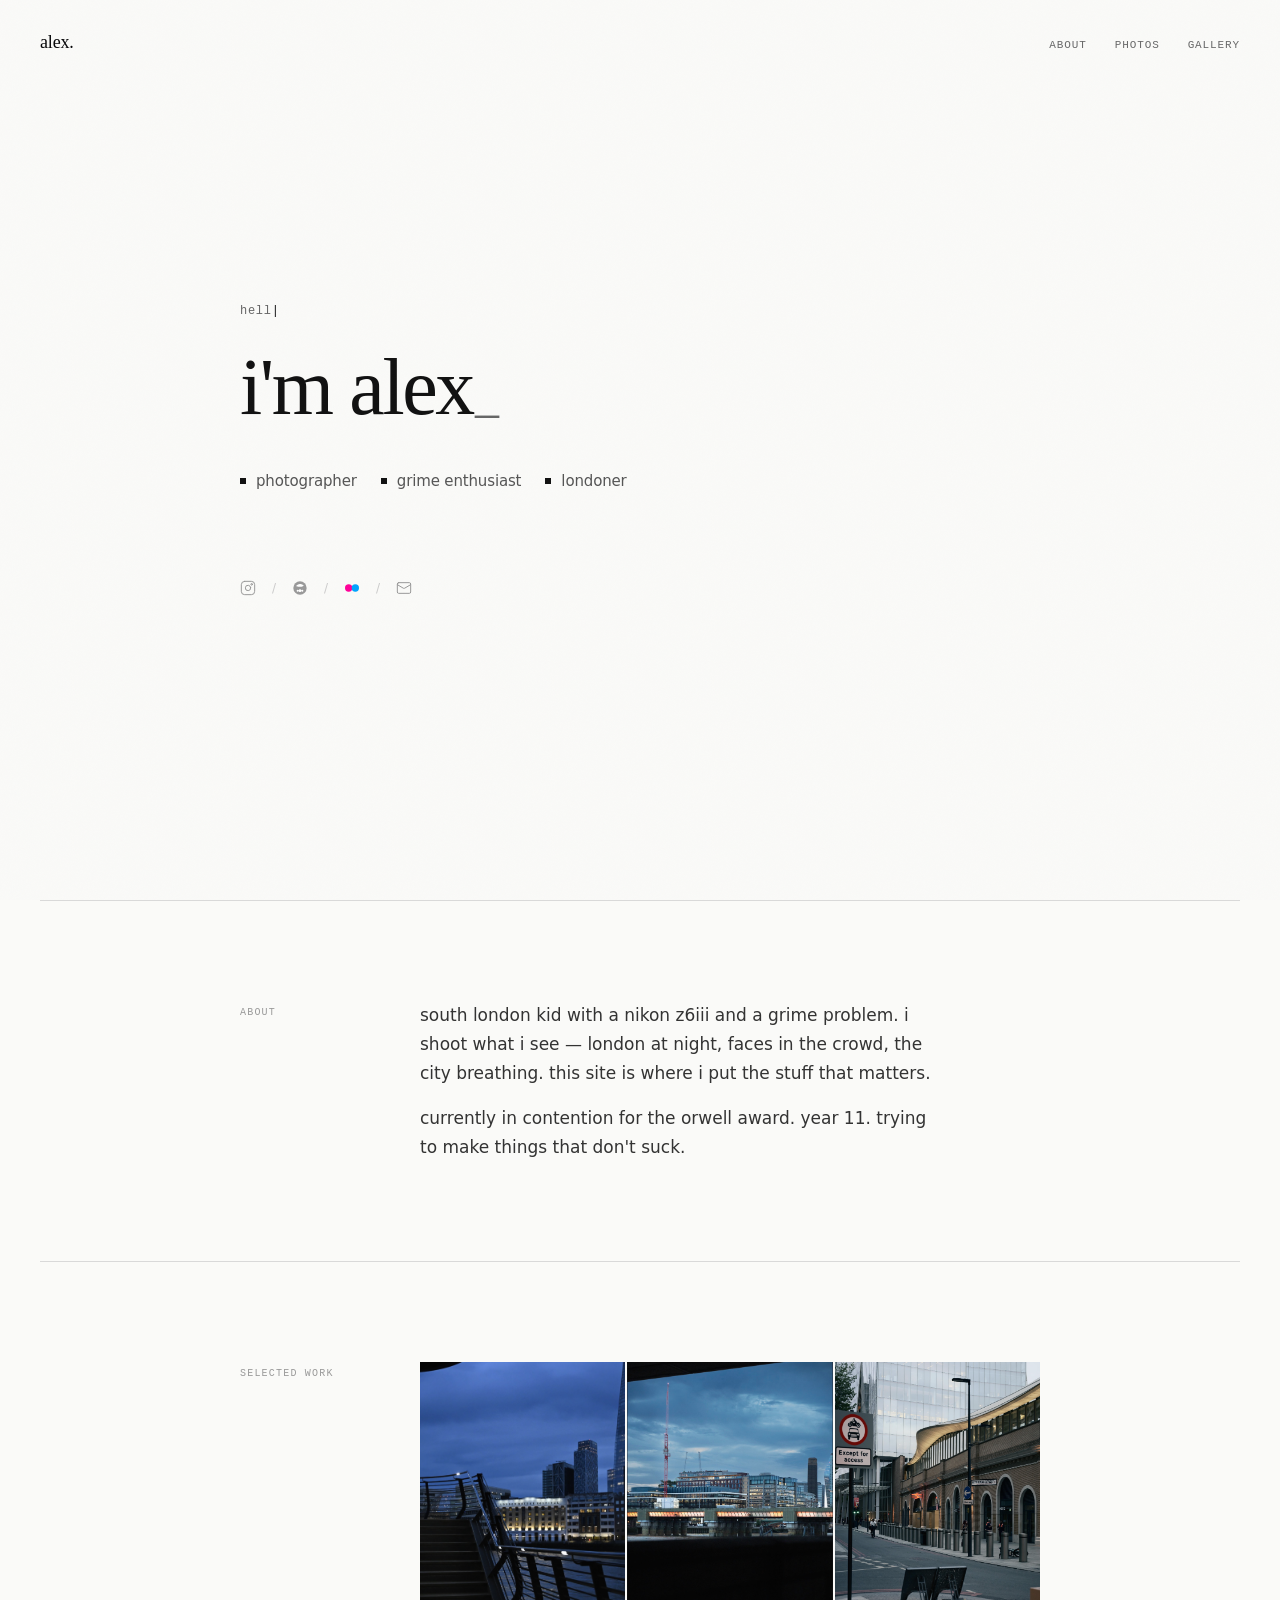
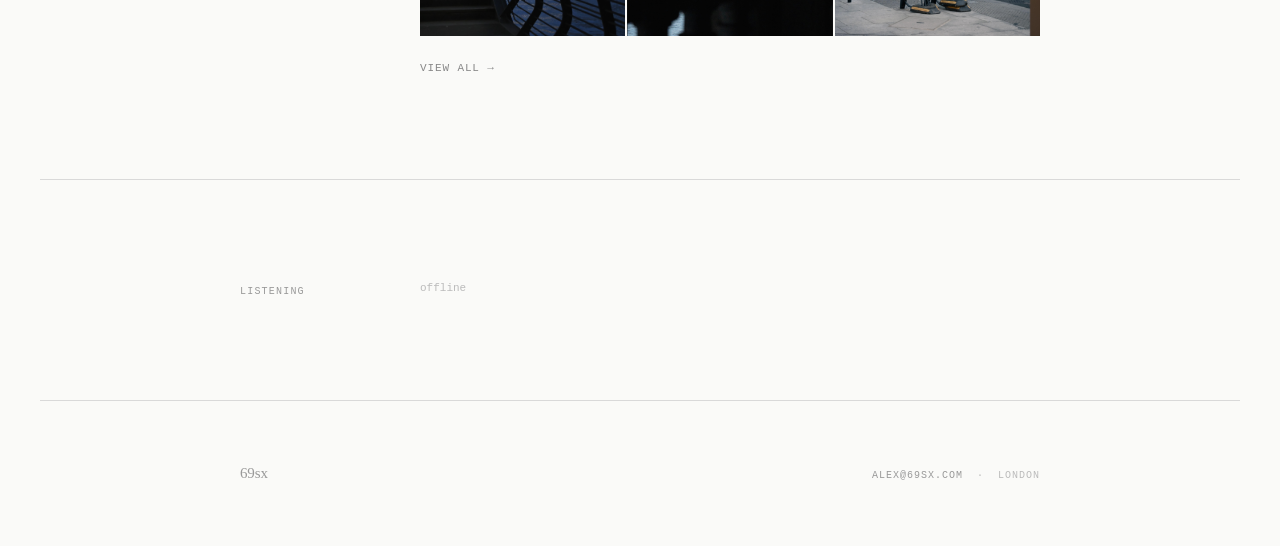
==== index.html @ 7b790c62 "redesign: editorial + grime, fresh start" ====
<!DOCTYPE html>
<html lang="en">
<head>
  <meta charset="UTF-8">
  <meta name="viewport" content="width=device-width, initial-scale=1.0">
  <title>alex. — 69sx</title>
  <meta name="description" content="alex. photographer. grime enthusiast. london.">
  <link rel="stylesheet" href="css/style.css">
  <link rel="icon" href="data:image/svg+xml,%3Csvg xmlns='http://www.w3.org/2000/svg' viewBox='0 0 24 24'%3E%3Crect x='2' y='4' width='20' height='16' rx='2' fill='none' stroke='%23111' stroke-width='1.5'/%3E%3Ccircle cx='12' cy='12' r='3' fill='%23111'/%3E%3C/svg%3E">
</head>
<body>

  <div class="grain"></div>

  <!-- NAV -->
  <nav>
    <a href="/" class="nav-logo">alex.</a>
    <ul class="nav-links">
      <li><a href="#about">about</a></li>
      <li><a href="#photos">photos</a></li>
      <li><a href="photos/">gallery</a></li>
    </ul>
  </nav>

  <!-- HERO -->
  <section class="hero">
    <div class="hero-inner">
      <p class="hero-greeting">
        <span id="hello-text">hello.</span><span class="cursor">|</span>
      </p>

      <h1 class="hero-name">i'm alex<span class="cursor" style="color:#666;font-size:0.6em;vertical-align:middle;margin-left:2px;">_</span></h1>

      <div class="hero-roles">
        <span>photographer</span>
        <span>grime enthusiast</span>
        <span>londoner</span>
      </div>

      <p class="weather-line" id="weather">—</p>

      <div class="socials">
        <a href="https://www.instagram.com/gj1nj1" target="_blank" rel="noopener" title="Instagram">
          <svg width="16" height="16" viewBox="0 0 24 24" fill="none" stroke="currentColor" stroke-width="1.5" stroke-linecap="round" stroke-linejoin="round"><rect x="2" y="2" width="20" height="20" rx="5" ry="5"/><path d="M16 11.37A4 4 0 1 1 12.63 8 4 4 0 0 1 16 11.37z"/><circle cx="17.5" cy="6.5" r="1.2"/></svg>
        </a>
        <span class="sep">/</span>
        <a href="https://www.reddit.com/user/opqk" target="_blank" rel="noopener" title="Reddit">
          <svg width="16" height="16" viewBox="0 0 24 24" fill="currentColor"><circle cx="12" cy="12" r="10"/><path d="M8.5 14.5a1.5 1.5 0 1 1 0 3 1.5 1.5 0 0 1 0-3zm7 0a1.5 1.5 0 1 1 0 3 1.5 1.5 0 0 1 0-3zM12 6c-2.67 0-4.87 1.4-5.8 3.44C7.14 9.1 8.42 9.5 9.5 10h5c1.08-.5 2.36-.9 3.3-1.56A6.96 6.96 0 0 0 12 6zm0 12c1.1 0 2-.9 2-2s-.9-2-2-2-2 .9-2 2 .9 2 2 2z" fill="white"/></svg>
        </a>
        <span class="sep">/</span>
        <a href="https://www.flickr.com/photos/qehk" target="_blank" rel="noopener" title="Flickr">
          <svg width="16" height="16" viewBox="0 0 24 24" fill="currentColor"><circle cx="7" cy="12" r="5.5" fill="#FF0099"/><circle cx="17" cy="12" r="5.5" fill="#00A3FE"/></svg>
        </a>
        <span class="sep">/</span>
        <a href="mailto:alex@69sx.com" title="Email">
          <svg width="16" height="16" viewBox="0 0 24 24" fill="none" stroke="currentColor" stroke-width="1.5" stroke-linecap="round" stroke-linejoin="round"><rect x="2" y="4" width="20" height="16" rx="2"/><path d="m22 7-8.97 5.3a1.93 1.93 0 0 1-2.06 0L2 7"/></svg>
        </a>
      </div>
    </div>
  </section>

  <hr class="rule">

  <!-- ABOUT -->
  <section id="about">
    <div class="about-grid">
      <span class="section-label">about</span>
      <div class="about-text">
        <p>
          south london kid with a nikon z6iii and a grime problem. i shoot what i see — london at night, faces in the crowd, the city breathing. this site is where i put the stuff that matters.
        </p>
        <p>
          currently in contention for the orwell award. year 11. trying to make things that don't suck.
        </p>
      </div>
    </div>
  </section>

  <hr class="rule">

  <!-- PHOTOS -->
  <section id="photos">
    <div class="about-grid">
      <span class="section-label">selected work</span>
      <div>
        <div class="photos-grid" id="photos-grid">
          <!-- populated by JS -->
        </div>
        <a href="photos/" class="photos-link">view all →</a>
      </div>
    </div>
  </section>

  <hr class="rule">

  <!-- MUSIC -->
  <section id="music">
    <div class="about-grid">
      <span class="section-label">listening</span>
      <div class="music-content" id="now-playing">
        <span style="font-family:'SF Mono',monospace;font-size:11px;color:#bbb;">loading last.fm...</span>
      </div>
    </div>
  </section>

  <hr class="rule">

  <!-- FOOTER -->
  <footer>
    <span class="footer-left">69sx</span>
    <span class="footer-right">
      <a href="mailto:alex@69sx.com">alex@69sx.com</a>
      &nbsp;·&nbsp;
      london
    </span>
  </footer>

  <!-- LIGHTBOX -->
  <div class="lightbox" id="lightbox">
    <div class="lightbox-backdrop"></div>
    <div class="lightbox-panel">
      <button class="lightbox-close">close</button>
      <img class="lightbox-img" src="" alt="" id="lightbox-img">
      <div class="lightbox-meta" id="lightbox-meta"></div>
    </div>
  </div>

  <script src="js/main.js"></script>
</body>
</html>
---- css/style.css ----
/* ============================================================
   69sx — premium editorial + calculated grime
   ============================================================ */

/* --- RESET & BASE --- */
*, *::before, *::after { margin: 0; padding: 0; box-sizing: border-box; }

html {
  -webkit-font-smoothing: antialiased;
  -moz-osx-font-smoothing: grayscale;
  text-rendering: optimizeLegibility;
  scroll-behavior: smooth;
}

body {
  font-family: -apple-system, BlinkMacSystemFont, 'Segoe UI', system-ui, sans-serif;
  background: #fafaf8;
  color: #111;
  line-height: 1.6;
  min-height: 100vh;
  padding: 0;
}

/* --- GRAIN OVERLAY --- */
.grain {
  position: fixed;
  top: 0; left: 0;
  width: 100%; height: 100%;
  pointer-events: none;
  z-index: 9999;
  opacity: 0.022;
  background-image: url("data:image/svg+xml,%3Csvg viewBox='0 0 256 256' xmlns='http://www.w3.org/2000/svg'%3E%3Cfilter id='n'%3E%3CfeTurbulence type='fractalNoise' baseFrequency='0.85' numOctaves='4' stitchTiles='stitch'/%3E%3C/filter%3E%3Crect width='100%25' height='100%25' filter='url(%23n)'/%3E%3C/svg%3E");
  background-size: 160px 160px;
}

/* --- NAV --- */
nav {
  position: fixed;
  top: 0; left: 0; right: 0;
  padding: 28px 40px;
  display: flex;
  justify-content: space-between;
  align-items: baseline;
  z-index: 100;
  mix-blend-mode: difference;
}

.nav-logo {
  font-family: Georgia, 'Times New Roman', serif;
  font-size: 18px;
  font-weight: 400;
  color: #fff;
  text-decoration: none;
  letter-spacing: -0.01em;
}

.nav-links {
  display: flex;
  gap: 28px;
  list-style: none;
}

.nav-links a {
  font-family: 'SF Mono', 'JetBrains Mono', 'Fira Code', monospace;
  font-size: 11px;
  text-transform: uppercase;
  letter-spacing: 0.08em;
  color: #fff;
  text-decoration: none;
  opacity: 0.6;
  transition: opacity 200ms ease;
}

.nav-links a:hover { opacity: 1; }

/* --- SECTIONS --- */
section {
  padding: 100px 40px;
  max-width: 880px;
  margin: 0 auto;
}

/* --- HERO --- */
.hero {
  min-height: 100vh;
  min-height: 100dvh;
  display: flex;
  flex-direction: column;
  justify-content: center;
  padding-top: 0;
  padding-bottom: 0;
}

.hero-inner {
  max-width: 640px;
}

.hero-greeting {
  font-family: 'SF Mono', 'JetBrains Mono', 'Fira Code', monospace;
  font-size: 12px;
  color: #666;
  letter-spacing: 0.06em;
  margin-bottom: 24px;
  min-height: 1.4em;
}

.hero-greeting .cursor {
  display: inline-block;
  animation: blink 900ms step-end infinite;
  color: #111;
}

@keyframes blink {
  from, to { opacity: 1; }
  50% { opacity: 0; }
}

.hero-name {
  font-family: Georgia, 'Times New Roman', serif;
  font-size: clamp(48px, 8vw, 80px);
  font-weight: 400;
  color: #111;
  letter-spacing: -0.03em;
  line-height: 1.05;
  margin-bottom: 40px;
}

.hero-roles {
  display: flex;
  flex-wrap: wrap;
  gap: 8px 24px;
  margin-bottom: 32px;
}

.hero-roles span {
  font-size: 15px;
  color: #555;
  letter-spacing: -0.01em;
}

.hero-roles span::before {
  content: '';
  display: inline-block;
  width: 6px;
  height: 6px;
  background: #111;
  margin-right: 10px;
  vertical-align: middle;
  margin-top: -2px;
}

.weather-line {
  font-family: 'SF Mono', 'JetBrains Mono', 'Fira Code', monospace;
  font-size: 11px;
  color: #888;
  letter-spacing: 0.04em;
  margin-bottom: 36px;
  opacity: 0;
  transition: opacity 2s ease;
}

/* --- SOCIALS --- */
.socials {
  display: flex;
  align-items: center;
  gap: 16px;
}

.socials a {
  color: #999;
  transition: color 200ms ease;
  display: flex;
  align-items: center;
}

.socials a:hover { color: #111; }

.socials .sep {
  color: #ccc;
  font-size: 12px;
  user-select: none;
}

/* --- RULE --- */
.rule {
  border: none;
  border-top: 1px solid #d9d9d9;
  margin: 0 40px;
}

/* --- ABOUT --- */
.about-grid {
  display: grid;
  grid-template-columns: 140px 1fr;
  gap: 40px;
}

.section-label {
  font-family: 'SF Mono', 'JetBrains Mono', 'Fira Code', monospace;
  font-size: 10px;
  text-transform: uppercase;
  letter-spacing: 0.12em;
  color: #999;
  padding-top: 4px;
}

.about-text p {
  font-size: 17px;
  color: #333;
  line-height: 1.7;
  max-width: 520px;
}

.about-text p + p {
  margin-top: 16px;
}

/* --- PHOTOS --- */
.photos-grid {
  display: grid;
  grid-template-columns: repeat(3, 1fr);
  gap: 2px;
}

.photo-frame {
  position: relative;
  aspect-ratio: 3/4;
  overflow: hidden;
  cursor: pointer;
  background: #e8e8e5;
}

.photo-frame img {
  width: 100%;
  height: 100%;
  object-fit: cover;
  display: block;
  transition: transform 600ms ease, filter 600ms ease;
  filter: grayscale(5%) contrast(98%);
}

.photo-frame:hover img {
  transform: scale(1.03);
  filter: grayscale(0%) contrast(100%);
}

.photo-num {
  position: absolute;
  bottom: 12px;
  right: 14px;
  font-family: 'SF Mono', 'JetBrains Mono', 'Fira Code', monospace;
  font-size: 10px;
  color: #fff;
  opacity: 0;
  letter-spacing: 0.08em;
  transition: opacity 300ms ease;
  text-shadow: 0 1px 3px rgba(0,0,0,0.4);
}

.photo-frame:hover .photo-num { opacity: 0.7; }

.photos-link {
  display: inline-block;
  margin-top: 24px;
  font-family: 'SF Mono', 'JetBrains Mono', 'Fira Code', monospace;
  font-size: 11px;
  text-transform: uppercase;
  letter-spacing: 0.08em;
  color: #888;
  text-decoration: none;
  transition: color 200ms ease;
}

.photos-link:hover { color: #111; }

/* --- MUSIC --- */
.music-content {
  display: flex;
  align-items: flex-start;
  gap: 24px;
}

.music-content .np-thumb {
  width: 56px;
  height: 56px;
  border-radius: 2px;
  flex-shrink: 0;
  object-fit: cover;
}

.music-content .np-text .np-label {
  font-family: 'SF Mono', 'JetBrains Mono', 'Fira Code', monospace;
  font-size: 9px;
  text-transform: uppercase;
  letter-spacing: 0.12em;
  color: #999;
  margin-bottom: 4px;
}

.music-content .np-text .np-track {
  font-size: 16px;
  color: #222;
  font-weight: 500;
  letter-spacing: -0.01em;
  line-height: 1.3;
}

.music-content .np-text .np-artist {
  font-size: 14px;
  color: #777;
  letter-spacing: -0.01em;
}

/* --- FOOTER --- */
footer {
  padding: 60px 40px;
  max-width: 880px;
  margin: 0 auto;
  display: flex;
  justify-content: space-between;
  align-items: baseline;
}

.footer-left {
  font-family: Georgia, 'Times New Roman', serif;
  font-size: 15px;
  color: #999;
  letter-spacing: -0.01em;
}

.footer-right {
  font-family: 'SF Mono', 'JetBrains Mono', 'Fira Code', monospace;
  font-size: 10px;
  text-transform: uppercase;
  letter-spacing: 0.1em;
  color: #bbb;
}

.footer-right a {
  color: #999;
  text-decoration: none;
  transition: color 200ms ease;
}

.footer-right a:hover { color: #111; }

/* --- LIGHTBOX --- */
.lightbox {
  position: fixed;
  top: 0; left: 0;
  width: 100%; height: 100%;
  z-index: 1000;
  display: none;
  align-items: center;
  justify-content: center;
}

.lightbox.active {
  display: flex;
}

.lightbox-backdrop {
  position: absolute;
  top: 0; left: 0;
  width: 100%; height: 100%;
  background: rgba(10, 10, 10, 0.92);
  cursor: pointer;
}

.lightbox-panel {
  position: relative;
  z-index: 1;
  max-width: 90vw;
  max-height: 90vh;
  display: flex;
  flex-direction: column;
  align-items: center;
}

.lightbox-img {
  max-width: 90vw;
  max-height: 75vh;
  object-fit: contain;
  display: block;
}

.lightbox-close {
  position: absolute;
  top: -40px;
  right: 0;
  background: none;
  border: none;
  color: #fff;
  font-size: 24px;
  cursor: pointer;
  opacity: 0.6;
  transition: opacity 200ms ease;
  font-family: 'SF Mono', 'JetBrains Mono', 'Fira Code', monospace;
}

.lightbox-close:hover { opacity: 1; }

.lightbox-meta {
  margin-top: 16px;
  display: flex;
  gap: 32px;
  font-family: 'SF Mono', 'JetBrains Mono', 'Fira Code', monospace;
  font-size: 11px;
  color: #999;
  letter-spacing: 0.04em;
}

.lightbox-meta span {
  display: flex;
  gap: 6px;
}

.lightbox-meta .meta-label {
  color: #666;
}

.lightbox-meta .meta-value {
  color: #ccc;
}

/* --- RESPONSIVE --- */
@media (max-width: 768px) {
  nav {
    padding: 20px 24px;
  }

  section {
    padding: 60px 24px;
  }

  .about-grid {
    grid-template-columns: 1fr;
    gap: 12px;
  }

  .section-label {
    padding-top: 0;
  }

  .photos-grid {
    grid-template-columns: repeat(2, 1fr);
  }

  .hero-name {
    font-size: clamp(36px, 12vw, 56px);
  }

  .rule {
    margin: 0 24px;
  }

  footer {
    padding: 40px 24px;
    flex-direction: column;
    gap: 12px;
  }

  .lightbox-meta {
    flex-wrap: wrap;
    gap: 12px;
  }
}

@media (max-width: 480px) {
  .photos-grid {
    grid-template-columns: 1fr;
  }

  .hero-roles {
    flex-direction: column;
    gap: 4px;
  }

  .nav-links {
    gap: 16px;
  }
}
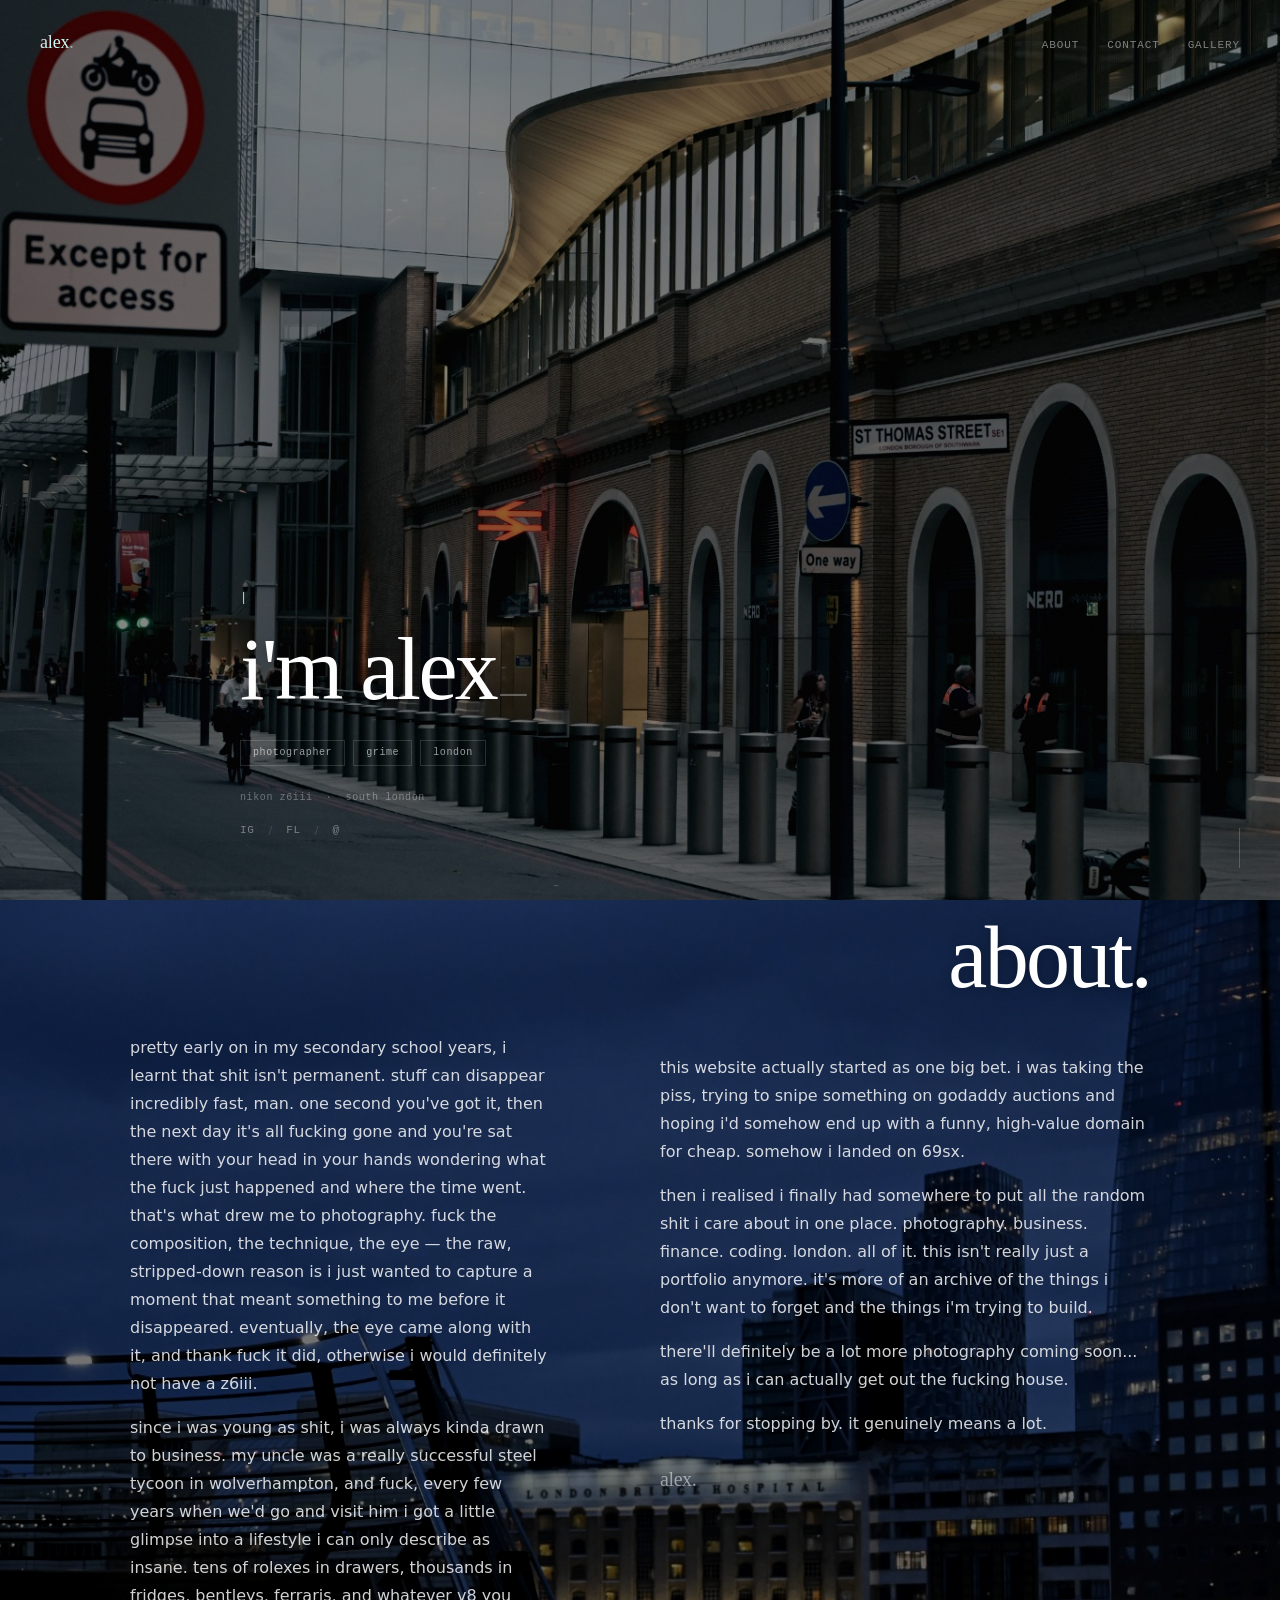
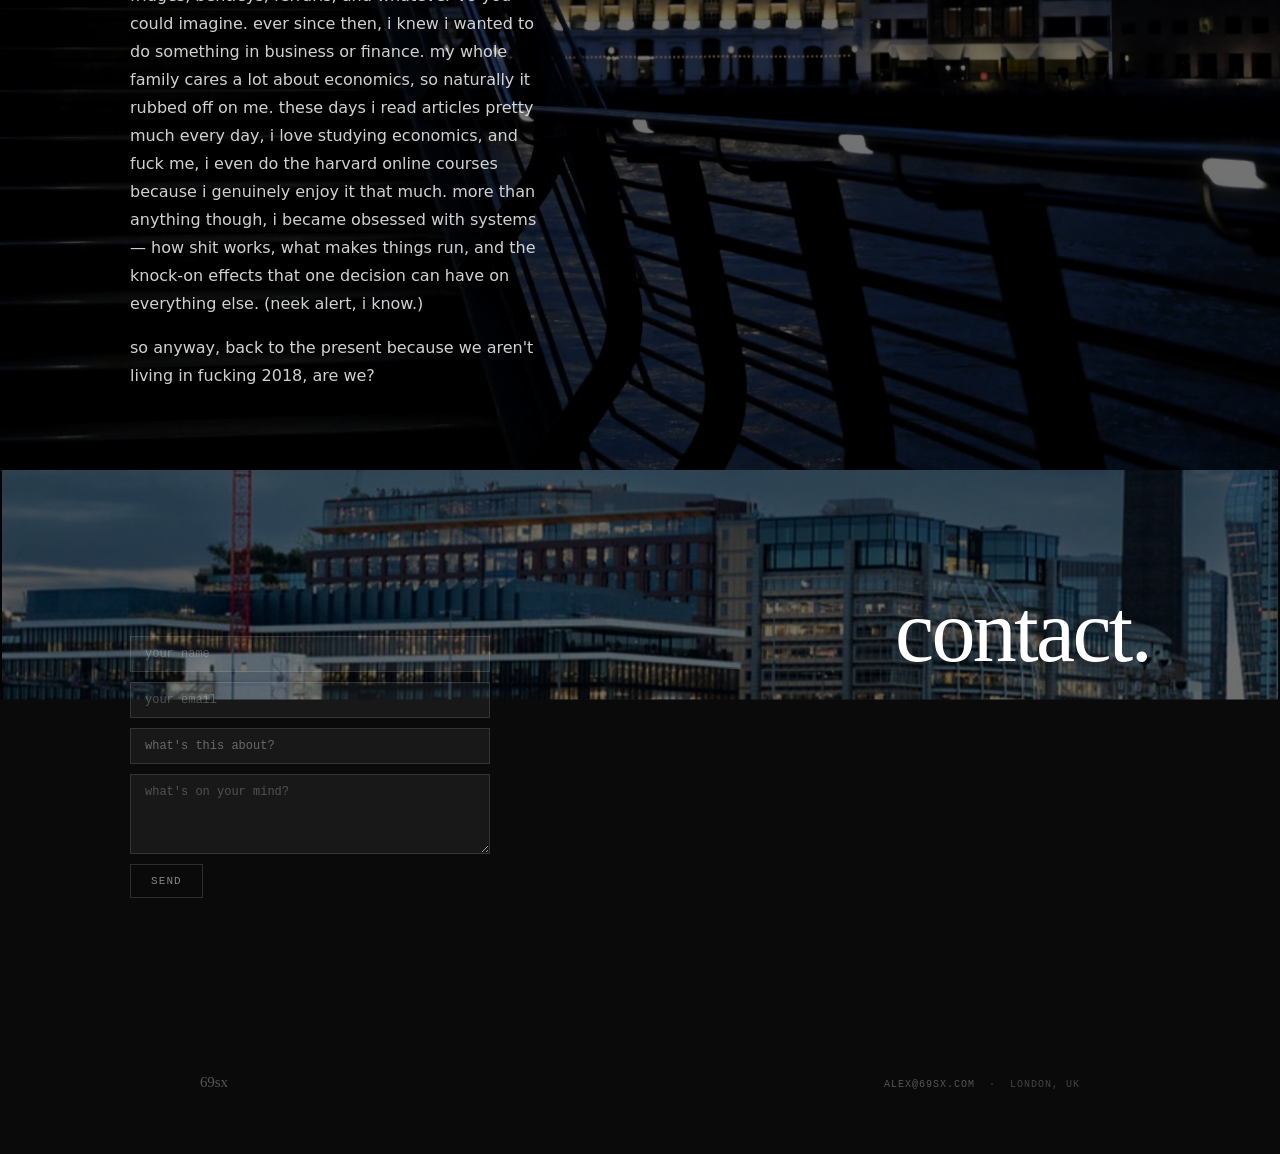
==== commit 75e6a9b8: "full redesign — 3 photo sections, real copy, contact form, clean portfolio" ====
--- a/index.html
+++ b/index.html
@@ -6,7 +6,7 @@
   <title>alex. — 69sx</title>
   <meta name="description" content="alex. photographer. grime enthusiast. london.">
   <link rel="stylesheet" href="css/style.css">
-  <link rel="icon" href="data:image/svg+xml,%3Csvg xmlns='http://www.w3.org/2000/svg' viewBox='0 0 24 24'%3E%3Crect x='2' y='4' width='20' height='16' rx='2' fill='none' stroke='%23111' stroke-width='1.5'/%3E%3Ccircle cx='12' cy='12' r='3' fill='%23111'/%3E%3C/svg%3E">
+  <link rel="icon" href="data:image/svg+xml,%3Csvg xmlns='http://www.w3.org/2000/svg' viewBox='0 0 24 24'%3E%3Crect x='2' y='4' width='20' height='16' rx='2' fill='none' stroke='%23fff' stroke-width='1.5'/%3E%3Ccircle cx='12' cy='12' r='3' fill='%23fff'/%3E%3C/svg%3E">
 </head>
 <body>
 
@@ -17,102 +17,101 @@
     <a href="/" class="nav-logo">alex.</a>
     <ul class="nav-links">
       <li><a href="#about">about</a></li>
-      <li><a href="#photos">photos</a></li>
+      <li><a href="#contact">contact</a></li>
       <li><a href="photos/">gallery</a></li>
     </ul>
   </nav>
 
   <!-- HERO -->
   <section class="hero">
-    <div class="hero-inner">
-      <p class="hero-greeting">
-        <span id="hello-text">hello.</span><span class="cursor">|</span>
-      </p>
+    <div class="hero-bg">
+      <img src="assets/photos/temp_image_1784892233400.jpeg" alt="" class="hero-bg-img">
+    </div>
+    <div class="hero-content">
+      <div class="hero-left">
+        <p class="hero-greeting">
+          <span id="hello-text">hello.</span><span class="cursor">|</span>
+        </p>
+        <h1 class="hero-name">i'm alex<span class="cursor">_</span></h1>
+        <div class="hero-tags">
+          <span class="hero-tag">photographer</span>
+          <span class="hero-tag">grime</span>
+          <span class="hero-tag">london</span>
+        </div>
+        <p class="hero-meta">nikon z6iii &nbsp;·&nbsp; south london</p>
+        <div class="hero-socials">
+          <a href="https://www.instagram.com/gj1nj1" target="_blank" rel="noopener">ig</a>
+          <span class="sep">/</span>
+          <a href="https://www.flickr.com/photos/qehk" target="_blank" rel="noopener">fl</a>
+          <span class="sep">/</span>
+          <a href="mailto:alex@69sx.com">@</a>
+        </div>
+      </div>
+    </div>
+    <div class="hero-scroll">
+      <span class="hero-scroll-line"></span>
+    </div>
+  </section>
 
-      <h1 class="hero-name">i'm alex<span class="cursor" style="color:#666;font-size:0.6em;vertical-align:middle;margin-left:2px;">_</span></h1>
-
-      <div class="hero-roles">
-        <span>photographer</span>
-        <span>grime enthusiast</span>
-        <span>londoner</span>
+  <!-- ABOUT -->
+  <section id="about" class="hero-about">
+    <div class="hero-bg">
+      <img src="assets/photos/temp_image_1784892226361.jpeg" alt="" class="hero-bg-img">
+    </div>
+    <div class="hero-content about-content">
+      <div class="about-body">
+        <p>pretty early on in my secondary school years, i learnt that shit isn't permanent. stuff can disappear incredibly fast, man. one second you've got it, then the next day it's all fucking gone and you're sat there with your head in your hands wondering what the fuck just happened and where the time went. that's what drew me to photography. fuck the composition, the technique, the eye — the raw, stripped-down reason is i just wanted to capture a moment that meant something to me before it disappeared. eventually, the eye came along with it, and thank fuck it did, otherwise i would definitely not have a z6iii.</p>
+        <p>since i was young as shit, i was always kinda drawn to business. my uncle was a really successful steel tycoon in wolverhampton, and fuck, every few years when we'd go and visit him i got a little glimpse into a lifestyle i can only describe as insane. tens of rolexes in drawers, thousands in fridges, bentleys, ferraris, and whatever v8 you could imagine. ever since then, i knew i wanted to do something in business or finance. my whole family cares a lot about economics, so naturally it rubbed off on me. these days i read articles pretty much every day, i love studying economics, and fuck me, i even do the harvard online courses because i genuinely enjoy it that much. more than anything though, i became obsessed with systems — how shit works, what makes things run, and the knock-on effects that one decision can have on everything else. (neek alert, i know.)</p>
+        <p>so anyway, back to the present because we aren't living in fucking 2018, are we?</p>
       </div>
-
-      <p class="weather-line" id="weather">—</p>
-
-      <div class="socials">
-        <a href="https://www.instagram.com/gj1nj1" target="_blank" rel="noopener" title="Instagram">
-          <svg width="16" height="16" viewBox="0 0 24 24" fill="none" stroke="currentColor" stroke-width="1.5" stroke-linecap="round" stroke-linejoin="round"><rect x="2" y="2" width="20" height="20" rx="5" ry="5"/><path d="M16 11.37A4 4 0 1 1 12.63 8 4 4 0 0 1 16 11.37z"/><circle cx="17.5" cy="6.5" r="1.2"/></svg>
-        </a>
-        <span class="sep">/</span>
-        <a href="https://www.reddit.com/user/opqk" target="_blank" rel="noopener" title="Reddit">
-          <svg width="16" height="16" viewBox="0 0 24 24" fill="currentColor"><circle cx="12" cy="12" r="10"/><path d="M8.5 14.5a1.5 1.5 0 1 1 0 3 1.5 1.5 0 0 1 0-3zm7 0a1.5 1.5 0 1 1 0 3 1.5 1.5 0 0 1 0-3zM12 6c-2.67 0-4.87 1.4-5.8 3.44C7.14 9.1 8.42 9.5 9.5 10h5c1.08-.5 2.36-.9 3.3-1.56A6.96 6.96 0 0 0 12 6zm0 12c1.1 0 2-.9 2-2s-.9-2-2-2-2 .9-2 2 .9 2 2 2z" fill="white"/></svg>
-        </a>
-        <span class="sep">/</span>
-        <a href="https://www.flickr.com/photos/qehk" target="_blank" rel="noopener" title="Flickr">
-          <svg width="16" height="16" viewBox="0 0 24 24" fill="currentColor"><circle cx="7" cy="12" r="5.5" fill="#FF0099"/><circle cx="17" cy="12" r="5.5" fill="#00A3FE"/></svg>
-        </a>
-        <span class="sep">/</span>
-        <a href="mailto:alex@69sx.com" title="Email">
-          <svg width="16" height="16" viewBox="0 0 24 24" fill="none" stroke="currentColor" stroke-width="1.5" stroke-linecap="round" stroke-linejoin="round"><rect x="2" y="4" width="20" height="16" rx="2"/><path d="m22 7-8.97 5.3a1.93 1.93 0 0 1-2.06 0L2 7"/></svg>
-        </a>
+      <div class="about-right">
+        <h2 class="about-heading">about.</h2>
+        <p>this website actually started as one big bet. i was taking the piss, trying to snipe something on godaddy auctions and hoping i'd somehow end up with a funny, high-value domain for cheap. somehow i landed on 69sx.</p>
+        <p>then i realised i finally had somewhere to put all the random shit i care about in one place. photography. business. finance. coding. london. all of it. this isn't really just a portfolio anymore. it's more of an archive of the things i don't want to forget and the things i'm trying to build.</p>
+        <p>there'll definitely be a lot more photography coming soon... as long as i can actually get out the fucking house.</p>
+        <p>thanks for stopping by. it genuinely means a lot.</p>
+        <p class="about-signoff">alex.</p>
+        <p class="weather-line weather-about" id="weather">—</p>
       </div>
     </div>
   </section>
 
-  <hr class="rule">
-
-  <!-- ABOUT -->
-  <section id="about">
-    <div class="about-grid">
-      <span class="section-label">about</span>
-      <div class="about-text">
-        <p>
-          south london kid with a nikon z6iii and a grime problem. i shoot what i see — london at night, faces in the crowd, the city breathing. this site is where i put the stuff that matters.
-        </p>
-        <p>
-          currently in contention for the orwell award. year 11. trying to make things that don't suck.
-        </p>
+  <!-- CONTACT -->
+  <section id="contact" class="hero-about hero-contact">
+    <div class="hero-bg">
+      <img src="assets/photos/temp_image_1784892230103.jpeg" alt="" class="hero-bg-img">
+    </div>
+    <div class="hero-content about-content">
+      <h2 class="about-heading">contact.</h2>
+      <div class="about-body">
+        <form class="contact-form" action="https://formspree.io/f/mqerjygn" method="POST">
+          <input type="text" name="name" placeholder="your name" required>
+          <input type="email" name="email" placeholder="your email" required>
+          <select name="reason" required>
+            <option value="" disabled selected>what's this about?</option>
+            <option value="collab">collab</option>
+            <option value="photo-work">photo work</option>
+            <option value="just-saying-hi">just saying hi</option>
+            <option value="other">other</option>
+          </select>
+          <textarea name="message" placeholder="what's on your mind?" rows="4" required></textarea>
+          <button type="submit">send</button>
+          <p class="form-status" id="form-status"></p>
+        </form>
       </div>
     </div>
   </section>
 
-  <hr class="rule">
-
-  <!-- PHOTOS -->
-  <section id="photos">
-    <div class="about-grid">
-      <span class="section-label">selected work</span>
-      <div>
-        <div class="photos-grid" id="photos-grid">
-          <!-- populated by JS -->
-        </div>
-        <a href="photos/" class="photos-link">view all →</a>
-      </div>
-    </div>
-  </section>
-
-  <hr class="rule">
-
-  <!-- MUSIC -->
-  <section id="music">
-    <div class="about-grid">
-      <span class="section-label">listening</span>
-      <div class="music-content" id="now-playing">
-        <span style="font-family:'SF Mono',monospace;font-size:11px;color:#bbb;">loading last.fm...</span>
-      </div>
-    </div>
-  </section>
-
-  <hr class="rule">
-
   <!-- FOOTER -->
   <footer>
-    <span class="footer-left">69sx</span>
-    <span class="footer-right">
-      <a href="mailto:alex@69sx.com">alex@69sx.com</a>
-      &nbsp;·&nbsp;
-      london
-    </span>
+    <div class="footer-content">
+      <span class="footer-logo">69sx</span>
+      <span class="footer-links">
+        <a href="mailto:alex@69sx.com">alex@69sx.com</a>
+        &nbsp;·&nbsp;
+        london, uk
+      </span>
+    </div>
   </footer>
 
   <!-- LIGHTBOX -->
--- a/css/style.css
+++ b/css/style.css
@@ -1,5 +1,5 @@
 /* ============================================================
-   69sx — premium editorial + calculated grime
+   69sx — dark editorial + grime
    ============================================================ */
 
 /* --- RESET & BASE --- */
@@ -10,27 +10,38 @@
   -moz-osx-font-smoothing: grayscale;
   text-rendering: optimizeLegibility;
   scroll-behavior: smooth;
+  background: #0a0a0a;
 }
 
 body {
   font-family: -apple-system, BlinkMacSystemFont, 'Segoe UI', system-ui, sans-serif;
-  background: #fafaf8;
-  color: #111;
+  background: #0a0a0a;
+  color: #fff;
   line-height: 1.6;
   min-height: 100vh;
-  padding: 0;
-}
-
-/* --- GRAIN OVERLAY --- */
+}
+
+/* --- GRAIN --- */
 .grain {
   position: fixed;
   top: 0; left: 0;
   width: 100%; height: 100%;
   pointer-events: none;
   z-index: 9999;
-  opacity: 0.022;
+  opacity: 0.03;
   background-image: url("data:image/svg+xml,%3Csvg viewBox='0 0 256 256' xmlns='http://www.w3.org/2000/svg'%3E%3Cfilter id='n'%3E%3CfeTurbulence type='fractalNoise' baseFrequency='0.85' numOctaves='4' stitchTiles='stitch'/%3E%3C/filter%3E%3Crect width='100%25' height='100%25' filter='url(%23n)'/%3E%3C/svg%3E");
   background-size: 160px 160px;
+}
+
+/* --- MOOD GRADIENT --- */
+.mood-overlay {
+  position: fixed;
+  top: 0; left: 0;
+  width: 100vw; height: 100vh;
+  pointer-events: none;
+  z-index: 0;
+  opacity: 0;
+  transition: opacity 2s ease-out;
 }
 
 /* --- NAV --- */
@@ -48,7 +59,6 @@
 .nav-logo {
   font-family: Georgia, 'Times New Roman', serif;
   font-size: 18px;
-  font-weight: 400;
   color: #fff;
   text-decoration: none;
   letter-spacing: -0.01em;
@@ -67,47 +77,146 @@
   letter-spacing: 0.08em;
   color: #fff;
   text-decoration: none;
-  opacity: 0.6;
+  opacity: 0.5;
   transition: opacity 200ms ease;
 }
 
 .nav-links a:hover { opacity: 1; }
 
-/* --- SECTIONS --- */
-section {
-  padding: 100px 40px;
+/* --- HERO --- */
+.hero {
+  position: relative;
+  min-height: 100vh;
+  min-height: 100dvh;
+  display: flex;
+  align-items: flex-end;
+  overflow: hidden;
+  z-index: 2;
+}
+
+/* --- SMOOTH PARALLAX BG --- */
+.hero-bg {
+  position: absolute;
+  top: 0; left: 0;
+  width: 100%; height: 120%;
+  will-change: transform;
+}
+
+.hero-bg-img {
+  width: 100%;
+  height: 100%;
+  object-fit: cover;
+  filter: brightness(0.55) contrast(1.05);
+  transition: filter 800ms ease;
+}
+
+.hero-section-panel .hero-bg-img,
+.hero-about .hero-bg-img {
+  filter: brightness(0.45) contrast(1.05);
+}
+
+/* --- SECTION REVEAL --- */
+.hero-about,
+.hero-section-panel,
+footer {
+  opacity: 0;
+  transform: translateY(40px);
+  transition: opacity 1s cubic-bezier(0.16, 1, 0.3, 1), transform 1s cubic-bezier(0.16, 1, 0.3, 1);
+}
+
+.hero-about.revealed,
+.hero-section-panel.revealed,
+footer.revealed {
+  opacity: 1;
+  transform: translateY(0);
+}
+
+/* stagger children inside revealed sections */
+.hero-about.revealed .about-heading,
+.hero-section-panel.revealed .panel-heading {
+  animation: slide-in-right 0.8s cubic-bezier(0.16, 1, 0.3, 1) forwards;
+}
+
+.hero-about.revealed .about-body,
+.hero-section-panel.revealed .panel-body {
+  animation: slide-in-up 0.8s 0.15s cubic-bezier(0.16, 1, 0.3, 1) both;
+}
+
+@keyframes slide-in-right {
+  from { opacity: 0; transform: translateX(-30px); }
+  to { opacity: 1; transform: translateX(0); }
+}
+
+@keyframes slide-in-up {
+  from { opacity: 0; transform: translateY(20px); }
+  to { opacity: 1; transform: translateY(0); }
+}
+
+/* --- HERO TEXT REVEAL --- */
+.hero-name {
+  animation: hero-reveal 1.2s 0.3s cubic-bezier(0.16, 1, 0.3, 1) both;
+}
+
+.hero-tags {
+  animation: hero-reveal 1s 0.5s cubic-bezier(0.16, 1, 0.3, 1) both;
+}
+
+.hero-meta {
+  animation: hero-reveal 1s 0.6s cubic-bezier(0.16, 1, 0.3, 1) both;
+}
+
+.hero-socials {
+  animation: hero-reveal 1s 0.7s cubic-bezier(0.16, 1, 0.3, 1) both;
+}
+
+@keyframes hero-reveal {
+  from { opacity: 0; transform: translateY(24px); }
+  to { opacity: 1; transform: translateY(0); }
+}
+
+/* --- PHOTO GRID ZOOM IN --- */
+.photo-frame-dark img {
+  transition: transform 0.8s cubic-bezier(0.16, 1, 0.3, 1), opacity 0.8s ease;
+}
+
+/* --- SCROLL INDICATOR --- */
+.hero-scroll-line {
+  animation: scroll-float 2.4s ease-in-out infinite;
+}
+
+@keyframes scroll-float {
+  0%, 100% { transform: translateY(0); opacity: 0.3; }
+  50% { transform: translateY(8px); opacity: 0.7; }
+}
+
+.hero-content {
+  position: relative;
+  z-index: 3;
+  padding: 60px 40px;
+  width: 100%;
   max-width: 880px;
   margin: 0 auto;
-}
-
-/* --- HERO --- */
-.hero {
-  min-height: 100vh;
-  min-height: 100dvh;
-  display: flex;
-  flex-direction: column;
-  justify-content: center;
-  padding-top: 0;
-  padding-bottom: 0;
-}
-
-.hero-inner {
-  max-width: 640px;
+  display: flex;
+  align-items: flex-end;
+}
+
+.hero-left {
+  max-width: 520px;
 }
 
 .hero-greeting {
   font-family: 'SF Mono', 'JetBrains Mono', 'Fira Code', monospace;
   font-size: 12px;
-  color: #666;
+  color: rgba(255,255,255,0.5);
   letter-spacing: 0.06em;
-  margin-bottom: 24px;
+  margin-bottom: 16px;
   min-height: 1.4em;
 }
 
 .hero-greeting .cursor {
   display: inline-block;
   animation: blink 900ms step-end infinite;
-  color: #111;
+  color: rgba(255,255,255,0.8);
 }
 
 @keyframes blink {
@@ -117,134 +226,478 @@
 
 .hero-name {
   font-family: Georgia, 'Times New Roman', serif;
-  font-size: clamp(48px, 8vw, 80px);
+  font-size: clamp(48px, 8vw, 88px);
   font-weight: 400;
-  color: #111;
+  color: #fff;
   letter-spacing: -0.03em;
   line-height: 1.05;
-  margin-bottom: 40px;
-}
-
-.hero-roles {
+  margin-bottom: 24px;
+  text-shadow: 0 2px 12px rgba(0,0,0,0.3);
+}
+
+.hero-name .cursor {
+  display: inline-block;
+  color: rgba(255,255,255,0.3);
+  font-size: 0.5em;
+  vertical-align: middle;
+  margin-left: 4px;
+  font-family: 'SF Mono', monospace;
+}
+
+.hero-tags {
   display: flex;
   flex-wrap: wrap;
-  gap: 8px 24px;
-  margin-bottom: 32px;
-}
-
-.hero-roles span {
-  font-size: 15px;
-  color: #555;
-  letter-spacing: -0.01em;
-}
-
-.hero-roles span::before {
-  content: '';
-  display: inline-block;
-  width: 6px;
-  height: 6px;
-  background: #111;
-  margin-right: 10px;
-  vertical-align: middle;
-  margin-top: -2px;
-}
-
-.weather-line {
+  gap: 8px;
+  margin-bottom: 24px;
+}
+
+.hero-tag {
+  font-family: 'SF Mono', 'JetBrains Mono', 'Fira Code', monospace;
+  font-size: 10px;
+  color: rgba(255,255,255,0.6);
+  letter-spacing: 0.06em;
+  padding: 4px 12px;
+  border: 1px solid rgba(255,255,255,0.15);
+  text-transform: lowercase;
+}
+
+.hero-meta {
+  font-family: 'SF Mono', 'JetBrains Mono', 'Fira Code', monospace;
+  font-size: 10px;
+  color: rgba(255,255,255,0.35);
+  letter-spacing: 0.06em;
+  margin-bottom: 16px;
+}
+
+.hero-socials {
+  display: flex;
+  align-items: center;
+  gap: 14px;
+}
+
+.hero-socials a {
   font-family: 'SF Mono', 'JetBrains Mono', 'Fira Code', monospace;
   font-size: 11px;
-  color: #888;
-  letter-spacing: 0.04em;
-  margin-bottom: 36px;
-  opacity: 0;
-  transition: opacity 2s ease;
-}
-
-/* --- SOCIALS --- */
-.socials {
-  display: flex;
-  align-items: center;
-  gap: 16px;
-}
-
-.socials a {
-  color: #999;
+  color: rgba(255,255,255,0.4);
+  text-decoration: none;
+  text-transform: uppercase;
+  letter-spacing: 0.06em;
   transition: color 200ms ease;
-  display: flex;
-  align-items: center;
-}
-
-.socials a:hover { color: #111; }
-
-.socials .sep {
-  color: #ccc;
-  font-size: 12px;
-  user-select: none;
-}
-
-/* --- RULE --- */
-.rule {
-  border: none;
-  border-top: 1px solid #d9d9d9;
-  margin: 0 40px;
-}
-
-/* --- ABOUT --- */
-.about-grid {
+}
+
+.hero-socials a:hover { color: rgba(255,255,255,0.8); }
+
+.hero-socials .sep {
+  color: rgba(255,255,255,0.15);
+  font-size: 11px;
+}
+
+.hero-scroll {
+  position: absolute;
+  bottom: 32px;
+  right: 40px;
+  z-index: 3;
+}
+
+.hero-scroll-line {
+  display: block;
+  width: 1px;
+  height: 40px;
+  background: rgba(255,255,255,0.2);
+  animation: scroll-pulse 2s ease-in-out infinite;
+}
+
+@keyframes scroll-pulse {
+  0%, 100% { opacity: 0.2; }
+  50% { opacity: 0.6; }
+}
+
+/* --- PHOTO BREAK (full bleed) --- */
+.photo-break {
+  position: relative;
+  width: 100%;
+  z-index: 2;
+}
+
+.photo-break img {
+  width: 100%;
+  display: block;
+  filter: contrast(102%);
+}
+
+.photo-break-label {
+  position: absolute;
+  bottom: 20px;
+  right: 28px;
+  font-family: 'SF Mono', 'JetBrains Mono', 'Fira Code', monospace;
+  font-size: 9px;
+  color: rgba(255,255,255,0.45);
+  letter-spacing: 0.06em;
+  text-transform: uppercase;
+  text-shadow: 0 1px 3px rgba(0,0,0,0.5);
+}
+
+/* --- PHOTO BREAK DUO --- */
+.photo-break-duo {
   display: grid;
-  grid-template-columns: 140px 1fr;
-  gap: 40px;
-}
-
-.section-label {
-  font-family: 'SF Mono', 'JetBrains Mono', 'Fira Code', monospace;
-  font-size: 10px;
-  text-transform: uppercase;
-  letter-spacing: 0.12em;
-  color: #999;
-  padding-top: 4px;
-}
-
-.about-text p {
-  font-size: 17px;
-  color: #333;
-  line-height: 1.7;
-  max-width: 520px;
-}
-
-.about-text p + p {
-  margin-top: 16px;
-}
-
-/* --- PHOTOS --- */
-.photos-grid {
-  display: grid;
-  grid-template-columns: repeat(3, 1fr);
-  gap: 2px;
-}
-
-.photo-frame {
-  position: relative;
-  aspect-ratio: 3/4;
+  grid-template-columns: 1fr 1fr;
+  gap: 1px;
+  z-index: 2;
+  position: relative;
+}
+
+.photo-break-duo-frame {
+  position: relative;
+  aspect-ratio: 4/5;
   overflow: hidden;
-  cursor: pointer;
-  background: #e8e8e5;
-}
-
-.photo-frame img {
+}
+
+.photo-break-duo-frame img {
   width: 100%;
   height: 100%;
   object-fit: cover;
   display: block;
-  transition: transform 600ms ease, filter 600ms ease;
-  filter: grayscale(5%) contrast(98%);
-}
-
-.photo-frame:hover img {
-  transform: scale(1.03);
-  filter: grayscale(0%) contrast(100%);
-}
-
-.photo-num {
+  filter: contrast(102%);
+}
+
+.photo-stamp {
+  position: absolute;
+  bottom: 14px;
+  right: 16px;
+  font-family: 'SF Mono', 'JetBrains Mono', 'Fira Code', monospace;
+  font-size: 11px;
+  color: rgba(255,255,255,0.4);
+  letter-spacing: 0.08em;
+  text-shadow: 0 1px 2px rgba(0,0,0,0.6);
+}
+
+/* --- LIGHT SECTIONS --- */
+.section-light {
+  background: #fafaf8;
+  color: #111;
+  padding: 100px 40px;
+  z-index: 2;
+  position: relative;
+}
+
+.section-grid {
+  max-width: 880px;
+  margin: 0 auto;
+  display: grid;
+  grid-template-columns: 140px 1fr;
+  gap: 40px;
+}
+
+.section-label {
+  font-family: 'SF Mono', 'JetBrains Mono', 'Fira Code', monospace;
+  font-size: 10px;
+  text-transform: uppercase;
+  letter-spacing: 0.12em;
+  color: #aaa;
+  padding-top: 4px;
+}
+
+/* --- DARK SECTIONS --- */
+.section-dark {
+  background: #0a0a0a;
+  color: #fff;
+  padding: 100px 40px;
+  z-index: 2;
+  position: relative;
+}
+
+.section-dark .section-grid {
+  max-width: 880px;
+  margin: 0 auto;
+  display: grid;
+  grid-template-columns: 140px 1fr;
+  gap: 40px;
+}
+
+.label-dark {
+  color: #666;
+}
+
+/* --- HERO ABOUT (hero-style about section) --- */
+.hero-about {
+  position: relative;
+  min-height: 90vh;
+  min-height: 90dvh;
+  display: flex;
+  align-items: flex-end;
+  overflow: hidden;
+  padding: 0;
+  padding-top: 4px;
+  max-width: 100%;
+  z-index: 2;
+}
+
+.about-content {
+  display: grid;
+  grid-template-columns: 1fr 1fr;
+  column-gap: 40px;
+  row-gap: 0;
+  align-items: start;
+  padding: 80px 40px;
+  width: 100%;
+  max-width: 1100px;
+  margin: 0 auto;
+}
+
+.about-heading {
+  font-family: Georgia, 'Times New Roman', serif;
+  font-size: clamp(48px, 8vw, 88px);
+  font-weight: 400;
+  color: #fff;
+  letter-spacing: -0.03em;
+  line-height: 1.05;
+  text-align: right;
+  text-shadow: 0 2px 12px rgba(0,0,0,0.3);
+  margin-bottom: 8px;
+}
+
+.about-body {
+  max-width: 420px;
+  padding-top: 50px;
+  grid-column: 1;
+  grid-row: 1;
+}
+
+.about-body p {
+  font-size: 16px;
+  color: rgba(255,255,255,0.82);
+  line-height: 1.75;
+}
+
+.about-body p + p {
+  margin-top: 16px;
+}
+
+.about-right {
+  grid-column: 2;
+  grid-row: 1;
+  transform: translateY(-4.5rem);
+}
+
+.about-right p {
+  font-size: 16px;
+  color: rgba(255,255,255,0.82);
+  line-height: 1.75;
+}
+
+.about-right p:first-of-type {
+  margin-top: 50px;
+}
+
+.about-right p + p {
+  margin-top: 16px;
+}
+
+.about-signoff {
+  font-family: Georgia, 'Times New Roman', serif;
+  font-size: 20px !important;
+  color: rgba(255,255,255,0.5) !important;
+  margin-top: 24px !important;
+  letter-spacing: -0.02em;
+}
+
+.weather-about {
+  color: rgba(255,255,255,0.3) !important;
+  margin-top: 20px !important;
+}
+
+/* --- HERO CONTACT (cropped, shorter) --- */
+.hero-contact {
+  min-height: 60vh;
+  min-height: 60dvh;
+}
+
+.hero-contact .hero-bg {
+  height: 100%;
+}
+
+.hero-contact .hero-bg-img {
+  object-position: center 30%;
+}
+
+/* --- HERO SECTION PANELS (work, music) --- */
+.hero-section-panel {
+  position: relative;
+  min-height: 70vh;
+  min-height: 70dvh;
+  display: flex;
+  align-items: flex-end;
+  overflow: hidden;
+  padding: 0;
+  max-width: 100%;
+  z-index: 2;
+}
+
+.panel-content {
+  display: grid;
+  grid-template-columns: 1fr 1fr;
+  gap: 40px;
+  align-items: end;
+  padding: 60px 40px;
+  width: 100%;
+  max-width: 1100px;
+  margin: 0 auto;
+}
+
+.panel-heading {
+  font-family: Georgia, 'Times New Roman', serif;
+  font-size: clamp(48px, 8vw, 88px);
+  font-weight: 400;
+  color: #fff;
+  letter-spacing: -0.03em;
+  line-height: 1.05;
+  text-align: right;
+  text-shadow: 0 2px 12px rgba(0,0,0,0.3);
+}
+
+.panel-body {
+  padding-bottom: 4px;
+}
+
+.panel-body .photos-link-dark {
+  color: rgba(255,255,255,0.45);
+}
+
+.panel-body .photos-link-dark:hover {
+  color: rgba(255,255,255,0.8);
+}
+
+.panel-body .photos-grid-dark {
+  margin-bottom: 12px;
+}
+
+.panel-body .loading-text {
+  color: rgba(255,255,255,0.4);
+}
+
+/* --- CONTACT FORM --- */
+.contact-form {
+  display: flex;
+  flex-direction: column;
+  gap: 10px;
+  max-width: 360px;
+}
+
+.contact-form input,
+.contact-form select,
+.contact-form textarea {
+  font-family: 'SF Mono', 'JetBrains Mono', 'Fira Code', monospace;
+  font-size: 12px;
+  color: rgba(255,255,255,0.8);
+  background: rgba(255,255,255,0.06);
+  border: 1px solid rgba(255,255,255,0.12);
+  padding: 10px 14px;
+  outline: none;
+  transition: border-color 200ms ease, background 200ms ease;
+}
+
+.contact-form input::placeholder,
+.contact-form textarea::placeholder {
+  color: rgba(255,255,255,0.25);
+}
+
+.contact-form select {
+  color: rgba(255,255,255,0.35);
+  appearance: none;
+  cursor: pointer;
+}
+
+.contact-form select option {
+  background: #1a1a1a;
+  color: rgba(255,255,255,0.8);
+}
+
+.contact-form input:focus,
+.contact-form select:focus,
+.contact-form textarea:focus {
+  border-color: rgba(255,255,255,0.35);
+  background: rgba(255,255,255,0.08);
+}
+
+.contact-form textarea {
+  resize: vertical;
+  min-height: 80px;
+}
+
+.contact-form button {
+  font-family: 'SF Mono', 'JetBrains Mono', 'Fira Code', monospace;
+  font-size: 11px;
+  text-transform: uppercase;
+  letter-spacing: 0.1em;
+  color: rgba(255,255,255,0.5);
+  background: transparent;
+  border: 1px solid rgba(255,255,255,0.15);
+  padding: 10px 20px;
+  cursor: pointer;
+  transition: all 200ms ease;
+  align-self: flex-start;
+}
+
+.contact-form button:hover {
+  color: rgba(255,255,255,0.9);
+  border-color: rgba(255,255,255,0.4);
+  background: rgba(255,255,255,0.06);
+}
+
+.form-status {
+  font-family: 'SF Mono', 'JetBrains Mono', 'Fira Code', monospace;
+  font-size: 10px;
+  color: rgba(255,255,255,0.3);
+  min-height: 1.4em;
+}
+
+.form-status.success {
+  color: rgba(100,200,130,0.7);
+}
+
+.form-status.error {
+  color: rgba(220,100,100,0.7);
+}
+
+/* --- WEATHER LINE --- */
+.weather-line {
+  font-family: 'SF Mono', 'JetBrains Mono', 'Fira Code', monospace;
+  font-size: 11px;
+  letter-spacing: 0.04em;
+  opacity: 0;
+  transition: opacity 2s ease;
+}
+
+/* --- PHOTO GRID (dark) --- */
+.photos-grid-dark {
+  display: grid;
+  grid-template-columns: repeat(2, 1fr);
+  gap: 2px;
+  max-width: 500px;
+}
+
+.photo-frame-dark {
+  position: relative;
+  aspect-ratio: 4/5;
+  overflow: hidden;
+  cursor: pointer;
+  background: #1a1a1a;
+}
+
+.photo-frame-dark img {
+  width: 100%;
+  height: 100%;
+  object-fit: cover;
+  display: block;
+  opacity: 0.8;
+}
+
+.photo-frame-dark:hover img {
+  transform: scale(1.04);
+  opacity: 1;
+}
+
+.photo-num-dark {
   position: absolute;
   bottom: 12px;
   right: 14px;
@@ -254,66 +707,77 @@
   opacity: 0;
   letter-spacing: 0.08em;
   transition: opacity 300ms ease;
-  text-shadow: 0 1px 3px rgba(0,0,0,0.4);
-}
-
-.photo-frame:hover .photo-num { opacity: 0.7; }
-
-.photos-link {
+  text-shadow: 0 1px 3px rgba(0,0,0,0.5);
+}
+
+.photo-frame-dark:hover .photo-num-dark { opacity: 0.5; }
+
+.photos-link-dark {
   display: inline-block;
-  margin-top: 24px;
+  margin-top: 20px;
   font-family: 'SF Mono', 'JetBrains Mono', 'Fira Code', monospace;
   font-size: 11px;
   text-transform: uppercase;
   letter-spacing: 0.08em;
-  color: #888;
+  color: #666;
   text-decoration: none;
   transition: color 200ms ease;
 }
 
-.photos-link:hover { color: #111; }
-
-/* --- MUSIC --- */
-.music-content {
+.photos-link-dark:hover { color: #fff; }
+
+/* --- MUSIC (dark) --- */
+.music-content-dark {
   display: flex;
   align-items: flex-start;
   gap: 24px;
 }
 
-.music-content .np-thumb {
-  width: 56px;
-  height: 56px;
-  border-radius: 2px;
+.music-content-dark .np-thumb {
+  width: 72px;
+  height: 72px;
   flex-shrink: 0;
   object-fit: cover;
 }
 
-.music-content .np-text .np-label {
-  font-family: 'SF Mono', 'JetBrains Mono', 'Fira Code', monospace;
-  font-size: 9px;
+.music-content-dark .np-text .np-label {
+  font-family: 'SF Mono', 'JetBrains Mono', 'Fira Code', monospace;
+  font-size: 10px;
   text-transform: uppercase;
   letter-spacing: 0.12em;
-  color: #999;
-  margin-bottom: 4px;
-}
-
-.music-content .np-text .np-track {
-  font-size: 16px;
-  color: #222;
+  color: rgba(255,255,255,0.35);
+  margin-bottom: 6px;
+}
+
+.music-content-dark .np-text .np-track {
+  font-size: 20px;
+  color: rgba(255,255,255,0.85);
   font-weight: 500;
   letter-spacing: -0.01em;
   line-height: 1.3;
 }
 
-.music-content .np-text .np-artist {
-  font-size: 14px;
-  color: #777;
+.music-content-dark .np-text .np-artist {
+  font-size: 16px;
+  color: rgba(255,255,255,0.5);
   letter-spacing: -0.01em;
+}
+
+.loading-text {
+  font-family: 'SF Mono', monospace;
+  font-size: 11px;
+  color: #555;
 }
 
 /* --- FOOTER --- */
 footer {
+  background: #0a0a0a;
   padding: 60px 40px;
+  z-index: 2;
+  position: relative;
+}
+
+.footer-content {
   max-width: 880px;
   margin: 0 auto;
   display: flex;
@@ -321,28 +785,28 @@
   align-items: baseline;
 }
 
-.footer-left {
+.footer-logo {
   font-family: Georgia, 'Times New Roman', serif;
   font-size: 15px;
-  color: #999;
+  color: #555;
   letter-spacing: -0.01em;
 }
 
-.footer-right {
+.footer-links {
   font-family: 'SF Mono', 'JetBrains Mono', 'Fira Code', monospace;
   font-size: 10px;
   text-transform: uppercase;
   letter-spacing: 0.1em;
-  color: #bbb;
-}
-
-.footer-right a {
-  color: #999;
+  color: #444;
+}
+
+.footer-links a {
+  color: #555;
   text-decoration: none;
   transition: color 200ms ease;
 }
 
-.footer-right a:hover { color: #111; }
+.footer-links a:hover { color: #999; }
 
 /* --- LIGHTBOX --- */
 .lightbox {
@@ -363,7 +827,7 @@
   position: absolute;
   top: 0; left: 0;
   width: 100%; height: 100%;
-  background: rgba(10, 10, 10, 0.92);
+  background: rgba(0, 0, 0, 0.94);
   cursor: pointer;
 }
 
@@ -393,7 +857,7 @@
   color: #fff;
   font-size: 24px;
   cursor: pointer;
-  opacity: 0.6;
+  opacity: 0.5;
   transition: opacity 200ms ease;
   font-family: 'SF Mono', 'JetBrains Mono', 'Fira Code', monospace;
 }
@@ -403,10 +867,11 @@
 .lightbox-meta {
   margin-top: 16px;
   display: flex;
-  gap: 32px;
+  gap: 24px;
+  flex-wrap: wrap;
   font-family: 'SF Mono', 'JetBrains Mono', 'Fira Code', monospace;
   font-size: 11px;
-  color: #999;
+  color: #888;
   letter-spacing: 0.04em;
 }
 
@@ -415,13 +880,8 @@
   gap: 6px;
 }
 
-.lightbox-meta .meta-label {
-  color: #666;
-}
-
-.lightbox-meta .meta-value {
-  color: #ccc;
-}
+.lightbox-meta .meta-label { color: #555; }
+.lightbox-meta .meta-value { color: #bbb; }
 
 /* --- RESPONSIVE --- */
 @media (max-width: 768px) {
@@ -429,54 +889,85 @@
     padding: 20px 24px;
   }
 
-  section {
+  .hero-content {
+    padding: 40px 24px;
+  }
+
+  .hero-name {
+    font-size: clamp(36px, 12vw, 56px);
+  }
+
+  .section-light,
+  .section-dark {
     padding: 60px 24px;
   }
 
-  .about-grid {
+  .section-grid,
+  .section-dark .section-grid {
     grid-template-columns: 1fr;
     gap: 12px;
   }
 
-  .section-label {
-    padding-top: 0;
-  }
-
-  .photos-grid {
-    grid-template-columns: repeat(2, 1fr);
-  }
-
-  .hero-name {
-    font-size: clamp(36px, 12vw, 56px);
-  }
-
-  .rule {
-    margin: 0 24px;
-  }
-
-  footer {
+  .section-label { padding-top: 0; }
+
+  .about-content {
+    grid-template-columns: 1fr;
+    gap: 20px;
     padding: 40px 24px;
+  }
+
+  .about-heading {
+    text-align: left;
+    font-size: clamp(40px, 14vw, 64px);
+    grid-column: 1;
+    grid-row: auto;
+  }
+
+  .about-body {
+    max-width: 100%;
+    grid-column: 1;
+    grid-row: auto;
+  }
+
+  .about-right {
+    grid-column: 1;
+    grid-row: auto;
+  }
+
+  .panel-content {
+    grid-template-columns: 1fr;
+    gap: 20px;
+    padding: 40px 24px;
+  }
+
+  .panel-heading {
+    text-align: left;
+    font-size: clamp(32px, 10vw, 48px);
+  }
+
+  .section-status { padding-left: 0; }
+
+  .photos-grid-dark {
+    grid-template-columns: 1fr;
+    max-width: 100%;
+  }
+
+  .photo-break-duo {
+    grid-template-columns: 1fr;
+  }
+
+  .hero-scroll { display: none; }
+
+  footer { padding: 40px 24px; }
+
+  .footer-content {
     flex-direction: column;
     gap: 12px;
   }
-
-  .lightbox-meta {
-    flex-wrap: wrap;
-    gap: 12px;
-  }
 }
 
 @media (max-width: 480px) {
-  .photos-grid {
-    grid-template-columns: 1fr;
-  }
-
-  .hero-roles {
-    flex-direction: column;
-    gap: 4px;
-  }
-
-  .nav-links {
-    gap: 16px;
-  }
-}
+  .hero-tags { gap: 6px; }
+
+  .nav-links { gap: 16px; }
+}
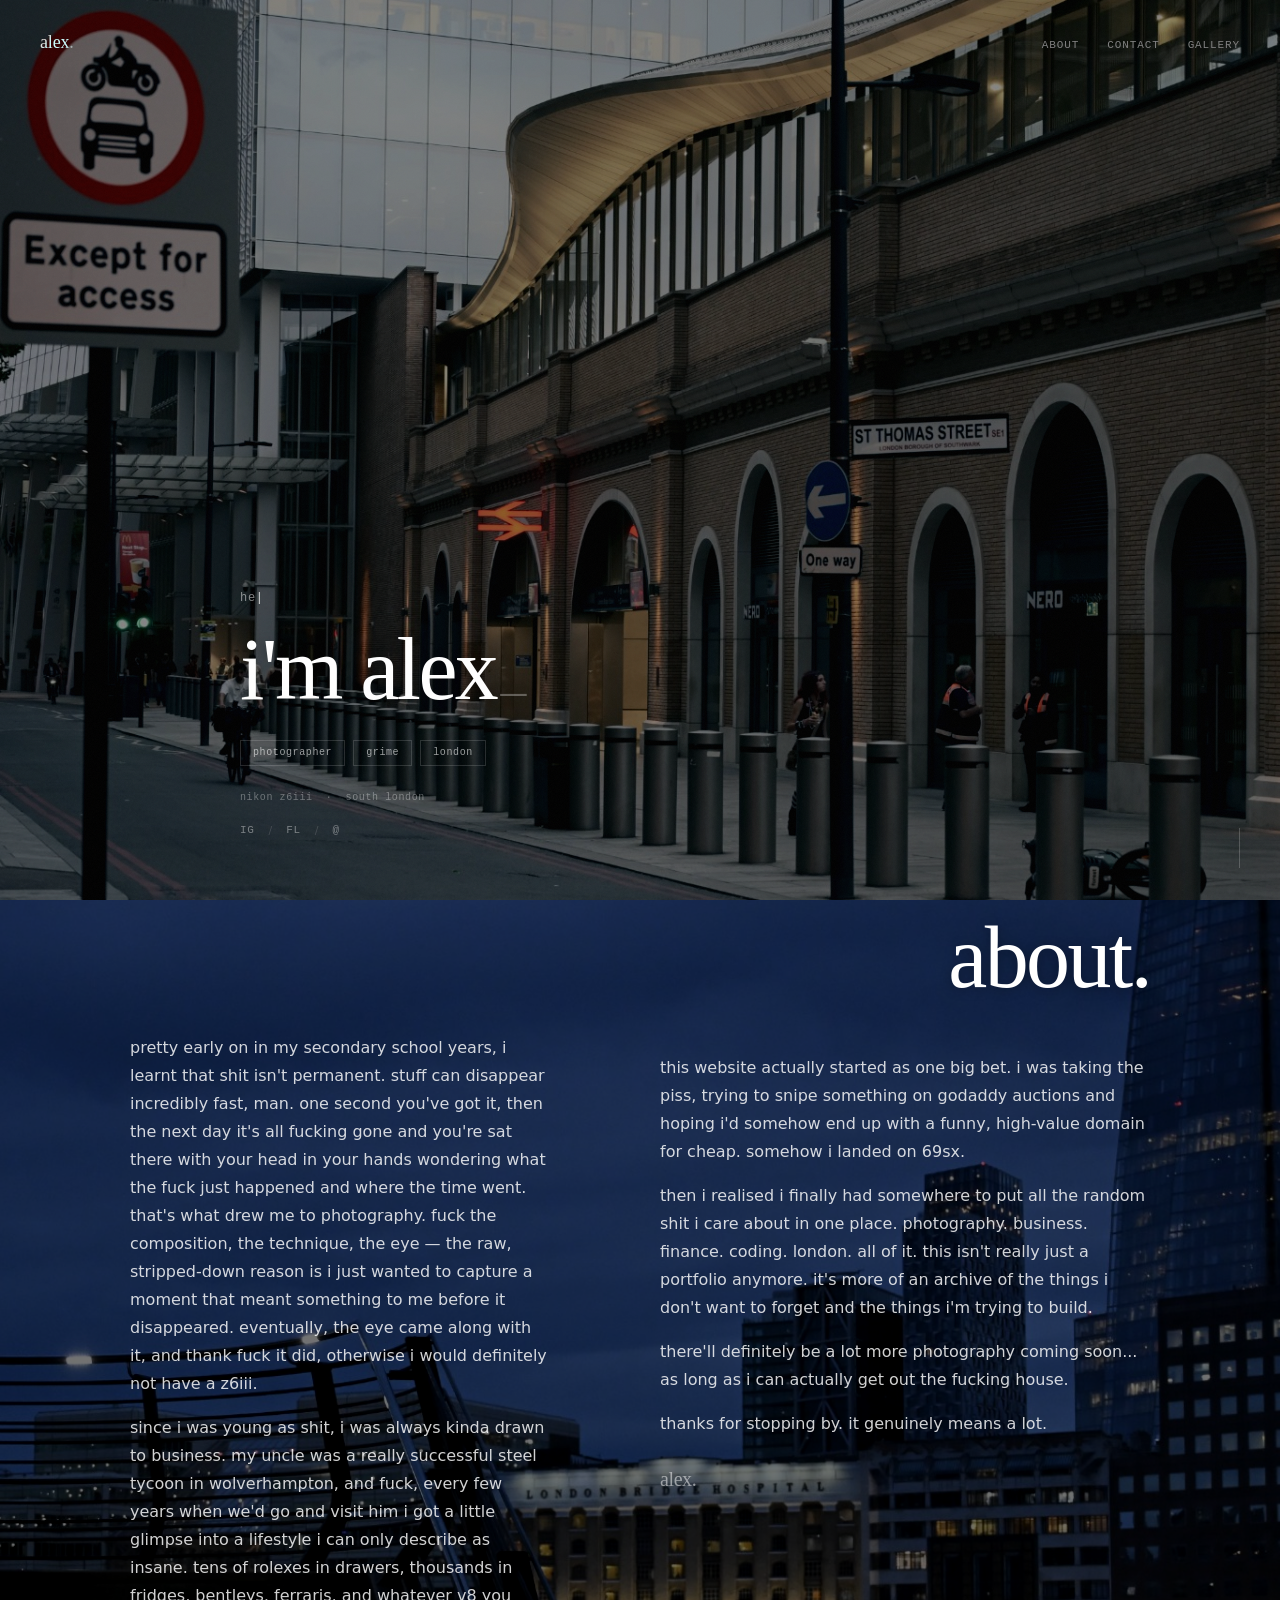
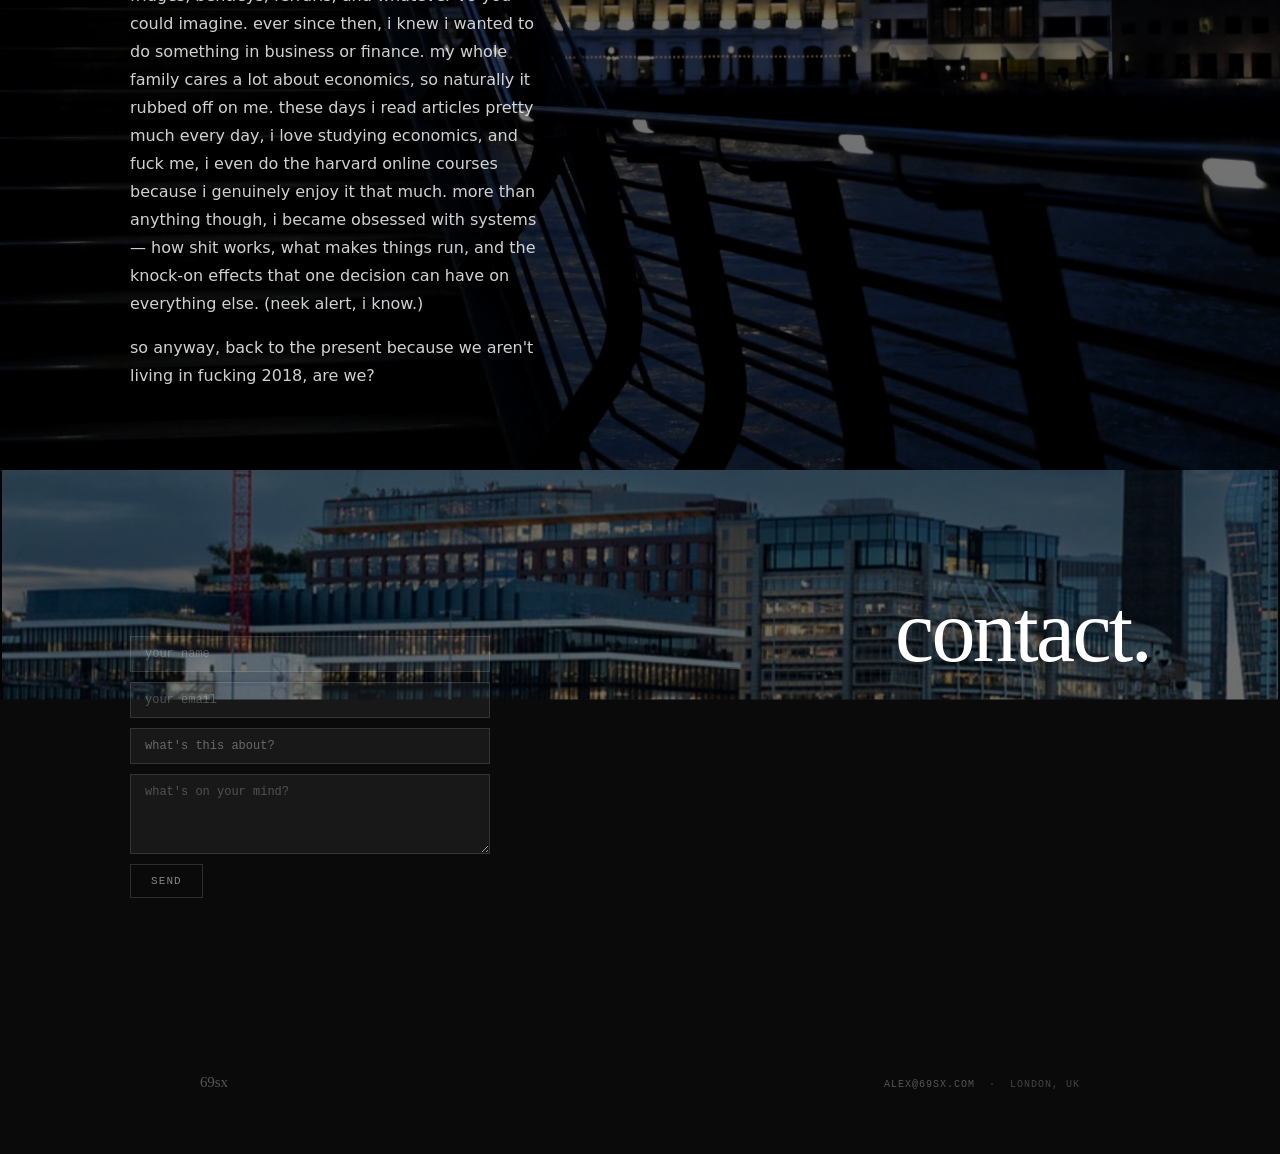
==== commit 896eada7: "Install Vercel Web Analytics Integration Vercel Web Analytics Installation Complete  I successfully " ====
--- a/index.html
+++ b/index.html
@@ -125,5 +125,9 @@
   </div>
 
   <script src="js/main.js"></script>
+  <script>
+    window.va = window.va || function () { (window.vaq = window.vaq || []).push(arguments); };
+  </script>
+  <script defer src="/_vercel/insights/script.js"></script>
 </body>
 </html>
--- a/css/style.css
+++ b/css/style.css
@@ -927,11 +927,17 @@
     max-width: 100%;
     grid-column: 1;
     grid-row: auto;
+    padding-top: 0;
+  }
+
+  .about-right p:first-of-type {
+    margin-top: 0;
   }
 
   .about-right {
     grid-column: 1;
     grid-row: auto;
+    transform: none;
   }
 
   .panel-content {
@@ -958,6 +964,10 @@
 
   .hero-scroll { display: none; }
 
+  .contact-form {
+    max-width: 100%;
+  }
+
   footer { padding: 40px 24px; }
 
   .footer-content {
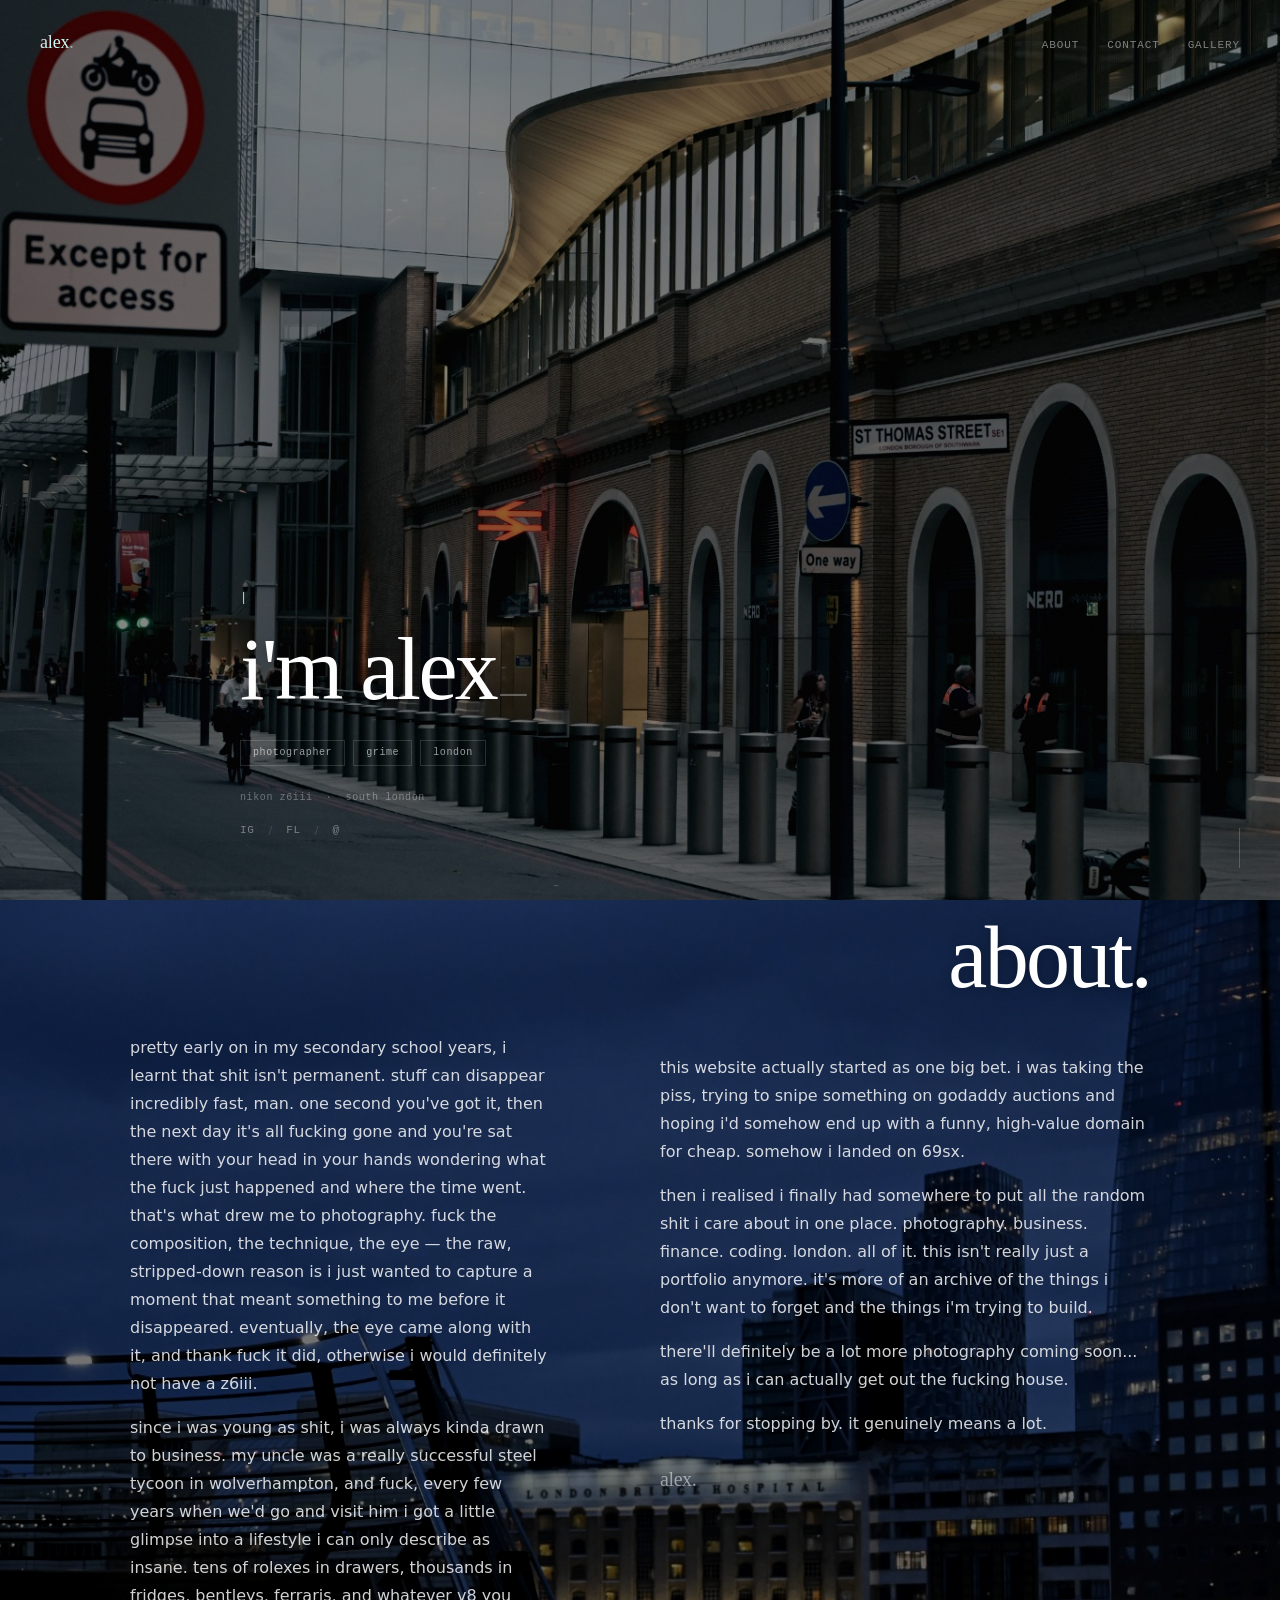
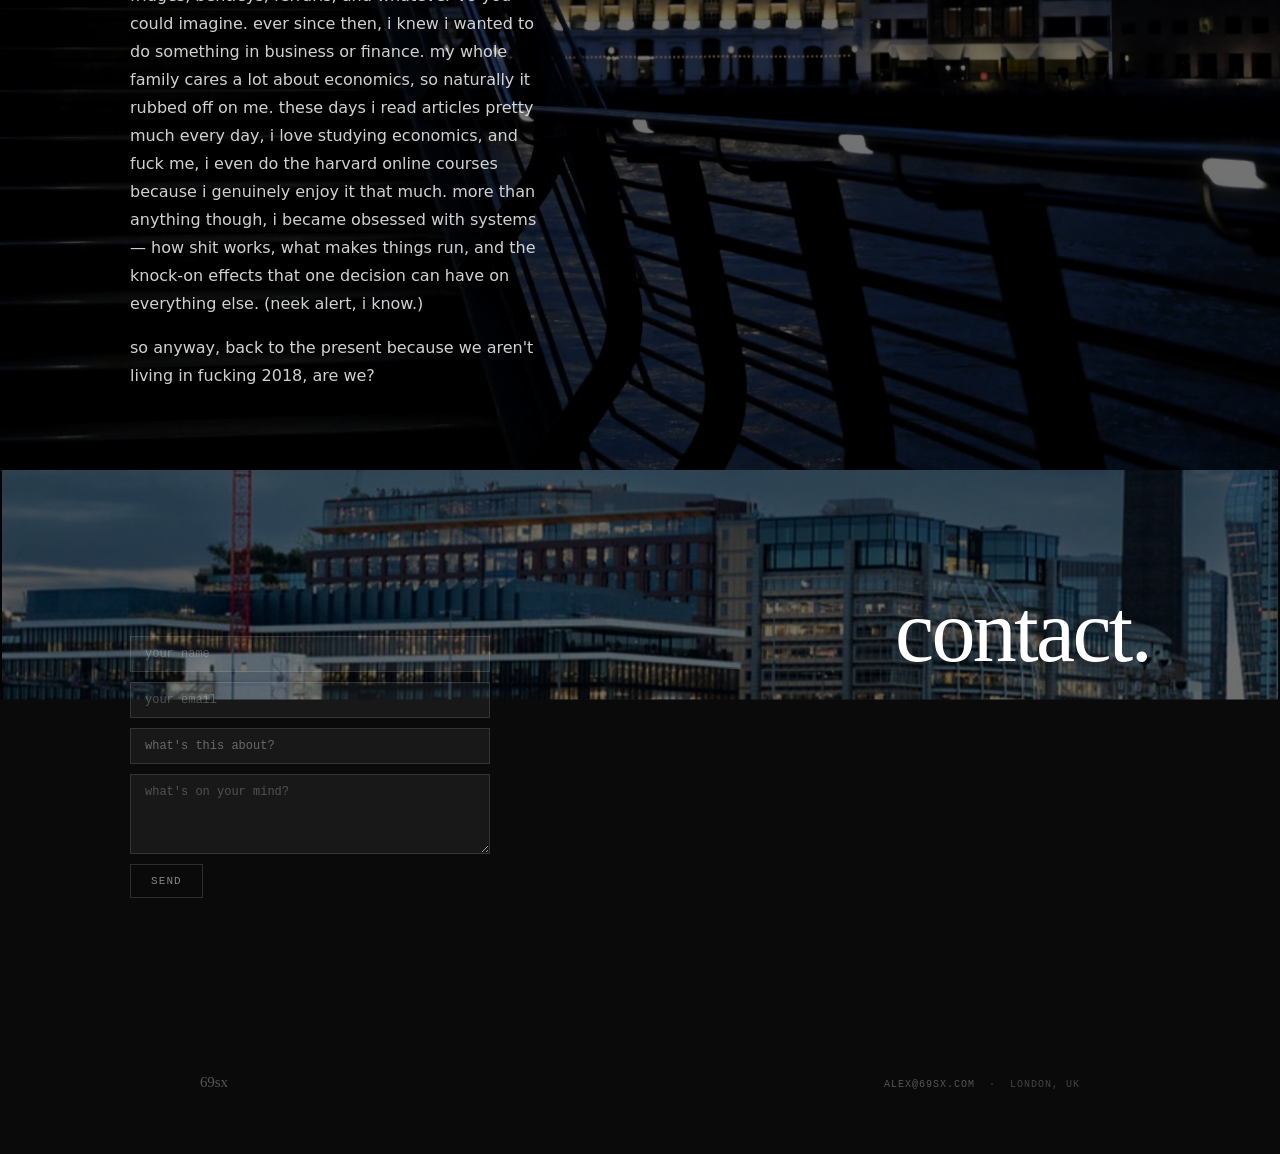
==== commit fbcafec1: "Install Vercel Web Analytics Implemented Vercel Web Analytics for Static HTML5 Website  ## What was " ====
--- a/index.html
+++ b/index.html
@@ -125,6 +125,8 @@
   </div>
 
   <script src="js/main.js"></script>
+
+  <!-- Vercel Web Analytics -->
   <script>
     window.va = window.va || function () { (window.vaq = window.vaq || []).push(arguments); };
   </script>
